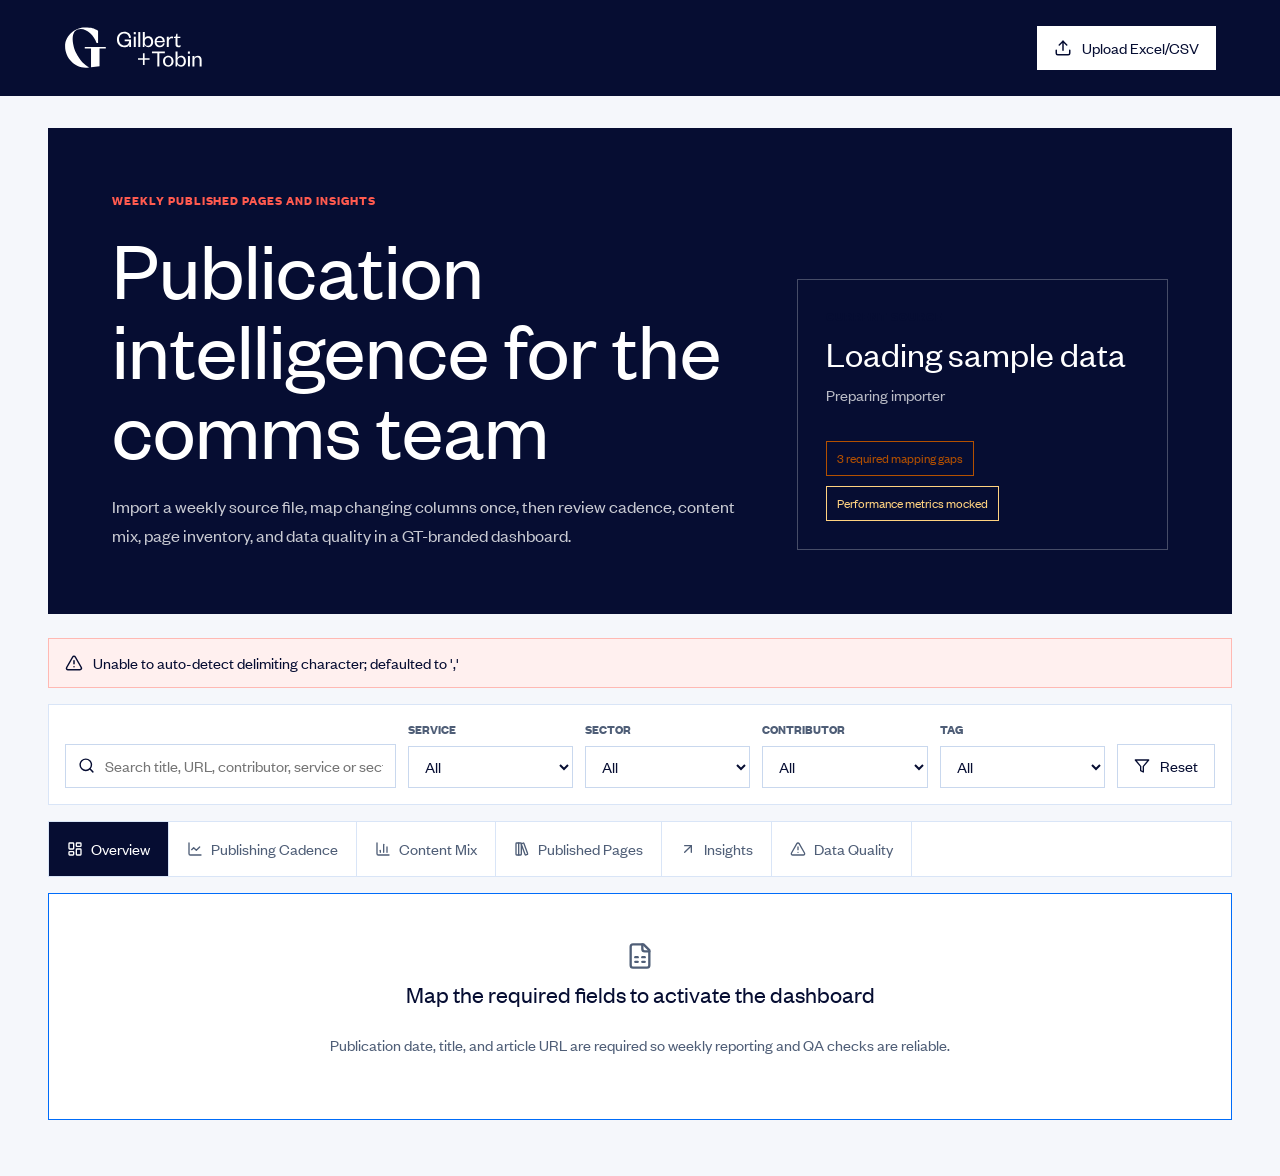
==== index.html @ 159811ce "Add files via upload" ====
<!doctype html>
<html lang="en">
  <head>
    <meta charset="UTF-8" />
    <meta name="viewport" content="width=device-width, initial-scale=1.0" />
    <link rel="icon" type="image/svg+xml" href="./brand/gt-logo-reversed-navy-stacked.svg" />
    <title>GT Published Insights Dashboard</title>
    <script type="module" crossorigin src="./assets/index-DX9WJnBQ.js"></script>
    <link rel="stylesheet" crossorigin href="./assets/index-q15ZsnhR.css">
  </head>
  <body>
    <div id="root"></div>
    <script defer src="./assets/dashboard-source-tip.js"></script>
</body>
</html>
---- assets/index-q15ZsnhR.css ----
@font-face{font-display:swap;font-family:Founders Grotesk;font-style:normal;font-weight:300;src:url(../fonts/founders-grotesk-light.woff2) format("woff2")}@font-face{font-display:swap;font-family:Founders Grotesk;font-style:italic;font-weight:300;src:url(../fonts/founders-grotesk-light-italic.woff2) format("woff2")}@font-face{font-display:swap;font-family:Founders Grotesk;font-style:normal;font-weight:400;src:url(../fonts/founders-grotesk-regular.woff2) format("woff2")}@font-face{font-display:swap;font-family:Founders Grotesk;font-style:italic;font-weight:400;src:url(../fonts/founders-grotesk-regular-italic.woff2) format("woff2")}@font-face{font-display:swap;font-family:Founders Grotesk;font-style:normal;font-weight:500;src:url(../fonts/founders-grotesk-medium.woff2) format("woff2")}@font-face{font-display:swap;font-family:Founders Grotesk;font-style:italic;font-weight:500;src:url(../fonts/founders-grotesk-medium-italic.woff2) format("woff2")}@font-face{font-display:swap;font-family:Founders Grotesk;font-style:normal;font-weight:600;src:url(../fonts/founders-grotesk-semibold.woff2) format("woff2")}@font-face{font-display:swap;font-family:Founders Grotesk;font-style:italic;font-weight:600;src:url(../fonts/founders-grotesk-semibold-italic.woff2) format("woff2")}@font-face{font-display:swap;font-family:Founders Grotesk;font-style:normal;font-weight:700;src:url(../fonts/founders-grotesk-bold.woff2) format("woff2")}@font-face{font-display:swap;font-family:Founders Grotesk;font-style:italic;font-weight:700;src:url(../fonts/founders-grotesk-bold-italic.woff2) format("woff2")}:root{color:#060d32;background:#f5f7fb;font-family:Founders Grotesk,Aptos,Segoe UI,system-ui,-apple-system,BlinkMacSystemFont,sans-serif;font-synthesis:none;text-rendering:optimizeLegibility}*{box-sizing:border-box}body{margin:0;min-width:320px}button,input,select{font:inherit}button{cursor:pointer}a{color:inherit}.app-shell{min-height:100vh}.topbar{align-items:center;background:#060d32;color:#fff;display:flex;justify-content:space-between;min-height:96px;padding:24px clamp(20px,5vw,80px)}.brand-logo{display:block;height:auto;width:clamp(118px,11vw,156px)}.topbar-actions{align-items:center;display:flex;gap:16px}.upload-button,.ghost-button{align-items:center;border:1px solid rgba(255,255,255,.45);display:inline-flex;gap:10px;min-height:44px;padding:0 16px}.upload-button{background:#fff;color:#060d32;position:relative}.upload-button input{top:0;right:0;bottom:0;left:0;opacity:0;position:absolute}main{margin:0 auto;max-width:1480px;padding:32px clamp(18px,4vw,48px) 56px}.hero-panel{background:#060d32;color:#fff;display:grid;gap:36px;grid-template-columns:minmax(0,1.4fr) minmax(320px,.8fr);margin-bottom:24px;padding:clamp(28px,5vw,64px)}.hero-copy h1{font-size:clamp(42px,7vw,84px);font-weight:400;letter-spacing:0;line-height:.95;margin:0 0 24px;max-width:850px}.hero-copy p:not(.eyebrow){color:#ffffffc7;font-size:18px;line-height:1.6;margin:0;max-width:680px}.eyebrow,.card-label,.tag,.card-heading p,.kpi-card p{font-size:12px;font-weight:700;letter-spacing:.08em;margin:0;text-transform:uppercase}.eyebrow{color:#ff5a4f;margin-bottom:20px}.eyebrow.dark,.card-heading p,.card-label,.tag{color:#060d32}.source-card{align-self:end;border:1px solid rgba(255,255,255,.26);display:flex;flex-direction:column;gap:36px;justify-content:space-between;min-height:260px;padding:28px}.source-card h2{font-size:clamp(24px,3vw,36px);font-weight:400;line-height:1.05;margin:10px 0 12px}.source-card p:not(.card-label){color:#ffffffb8;margin:0}.status-stack{display:flex;flex-wrap:wrap;gap:10px}.status-pill{border:1px solid currentColor;display:inline-flex;font-size:13px;padding:8px 10px}.status-pill.ok{color:#7ff0bd}.status-pill.warn,.issue-count.warn{color:#b35000}.status-pill.mock{color:#ffd280}.notice{align-items:center;display:flex;gap:10px;margin-bottom:16px;padding:14px 16px}.notice.error{background:#fff0ef;border:1px solid #ffb9b3}.mapping-panel,.filter-panel,.tabs{background:#fff;border:1px solid #d9e5f7;margin-bottom:16px}.mapping-summary{align-items:center;background:transparent;border:0;color:#060d32;display:flex;gap:14px;justify-content:space-between;padding:18px 20px;text-align:left;width:100%}.mapping-summary span:nth-child(2){display:flex;flex:1;flex-direction:column;gap:4px}.mapping-summary small{color:#68748b}.mapping-toggle{color:#006cf9;font-weight:700}.mapping-grid{border-top:1px solid #d9e5f7;display:grid;gap:14px;grid-template-columns:repeat(3,minmax(0,1fr));padding:20px}.mapping-grid label,.select-filter,.inline-control{display:flex;flex-direction:column;gap:8px}.mapping-grid span,.select-filter span,.inline-control{color:#4f5e77;font-size:12px;font-weight:700;text-transform:uppercase}.mapping-grid b{background:#fff2d8;color:#7a4b00;display:inline-flex;font-size:10px;margin-left:8px;padding:3px 5px}select,input{background:#fff;border:1px solid #c9d8ee;color:#060d32;min-height:42px;padding:0 12px}.filter-panel{align-items:end;display:grid;gap:12px;grid-template-columns:minmax(260px,2fr) repeat(4,minmax(150px,1fr)) auto;padding:16px}.search-box{align-items:center;border:1px solid #c9d8ee;display:flex;gap:10px;min-height:42px;padding:0 12px}.search-box input{border:0;flex:1;min-width:0;padding:0}.ghost-button{background:#fff;border-color:#c9d8ee;color:#060d32;justify-content:center}.tabs{display:flex;gap:0;overflow-x:auto}.tab{align-items:center;background:transparent;border:0;border-right:1px solid #d9e5f7;color:#4f5e77;display:inline-flex;gap:8px;min-height:54px;padding:0 18px;white-space:nowrap}.tab.active{background:#060d32;color:#fff}.tab-page{display:flex;flex-direction:column;gap:20px}.two-column{display:grid;grid-template-columns:repeat(2,minmax(0,1fr))}.kpi-band,.quality-summary{background:#060d32;color:#fff;display:grid;gap:24px;grid-template-columns:repeat(5,minmax(0,1fr));padding:30px}.quality-summary{grid-column:1 / -1;grid-template-columns:repeat(3,minmax(0,1fr))}.kpi-card{display:flex;gap:16px;min-width:0}.kpi-divider{background:#ff5a4f;flex:0 0 3px;min-height:100%}.kpi-card strong{display:block;font-size:clamp(32px,4vw,54px);font-weight:400;line-height:.95;margin:12px 0 8px}.kpi-card span,.kpi-card em{color:#ffffffb8;display:block;font-size:13px;font-style:normal}.kpi-card em{color:#ffd280;margin-top:6px;text-transform:uppercase}.overview-grid,.stacked-panels{display:grid;gap:20px}.overview-grid{grid-template-columns:minmax(0,1.6fr) minmax(320px,.8fr)}.chart-card,.rank-list,.leader-card,.insight-card,.empty-state{background:#fff;border:1px solid #006cf9;padding:24px}.card-heading{margin-bottom:18px}.card-heading h2,.section-header h2,.rank-list h3,.leader-card h3,.insight-card h3{font-size:28px;font-weight:400;line-height:1.1;margin:8px 0 0}.rank-list h3{margin-bottom:18px}.rank-row,.bar-row{align-items:center;border-top:1px solid #e4ecf8;display:grid;gap:14px;grid-template-columns:minmax(0,1fr) auto;min-height:42px}.rank-row span,.bar-row span{overflow:hidden;text-overflow:ellipsis;white-space:nowrap}.horizontal-bars{display:flex;flex-direction:column;gap:12px}.bar-row{border:0;grid-template-columns:minmax(120px,.9fr) minmax(120px,1.4fr) 44px}.bar-row div{background:#e7eef9;height:10px}.bar-row i{background:#006cf9;display:block;height:100%}.leader-card h3,.insight-card h3{font-size:24px;margin-bottom:24px}.leader-card span,.muted,.insight-meta{color:#68748b}.section-header{align-items:end;display:flex;justify-content:space-between;margin-top:4px}.table-wrap{background:#fff;border:1px solid #d9e5f7;overflow:auto}table{border-collapse:collapse;min-width:1100px;width:100%}th,td{border-bottom:1px solid #e4ecf8;padding:14px 16px;text-align:left;vertical-align:top}th{background:#f7faff;color:#4f5e77;font-size:12px;letter-spacing:.06em;text-transform:uppercase}td{font-size:14px;line-height:1.4}td:first-child{font-weight:650;max-width:360px}.admin-link{color:#006cf9;display:inline-block;font-size:12px;margin-left:8px;text-transform:uppercase}.issue-count{border:1px solid currentColor;display:inline-flex;min-width:34px;padding:4px 7px}.issue-count.ok{color:#087a4d}.insight-sections{gap:34px}.article-rail{display:grid;gap:18px;grid-template-columns:repeat(4,minmax(0,1fr))}.insight-card{display:flex;flex-direction:column;min-height:330px}.tag:before{color:#006cf9;content:"▪";margin-right:8px}.insight-meta{align-items:center;display:flex;flex-wrap:wrap;gap:8px;margin-top:auto}.insight-card a{align-items:center;color:#006cf9;display:inline-flex;gap:6px;margin-top:22px;text-decoration:none}.empty-state{align-items:center;color:#4f5e77;display:flex;flex-direction:column;gap:10px;padding:48px;text-align:center}.empty-state h2{color:#060d32;font-weight:400;margin:0}@media(max-width:1120px){.hero-panel,.overview-grid,.two-column{grid-template-columns:1fr}.filter-panel{grid-template-columns:repeat(2,minmax(0,1fr))}.search-box{grid-column:1 / -1}.kpi-band,.quality-summary,.article-rail{grid-template-columns:repeat(2,minmax(0,1fr))}}@media(max-width:700px){.topbar,.section-header{align-items:stretch;flex-direction:column;gap:18px}main{padding-inline:12px}.hero-panel{padding:28px 20px}.filter-panel,.mapping-grid,.kpi-band,.quality-summary,.article-rail{grid-template-columns:1fr}.tab{padding:0 14px}.chart-card,.rank-list,.leader-card,.insight-card{padding:18px}}
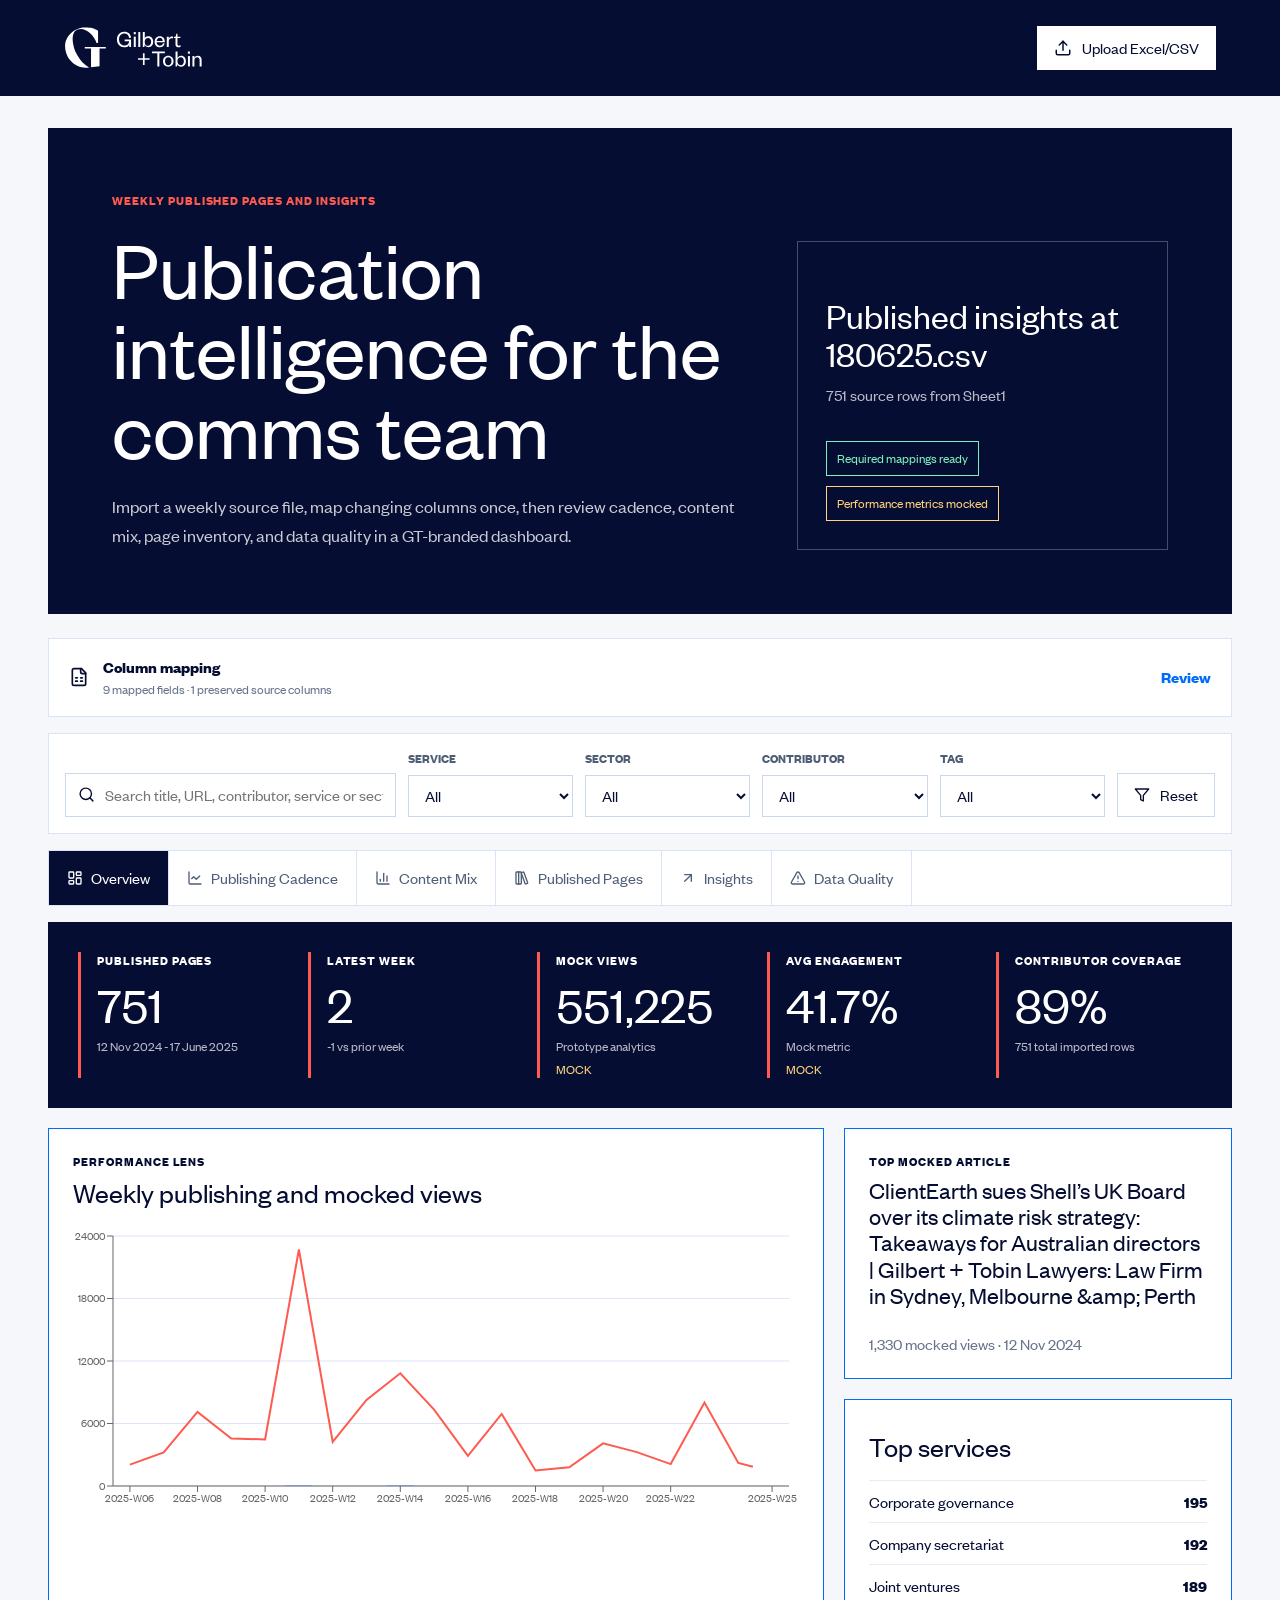
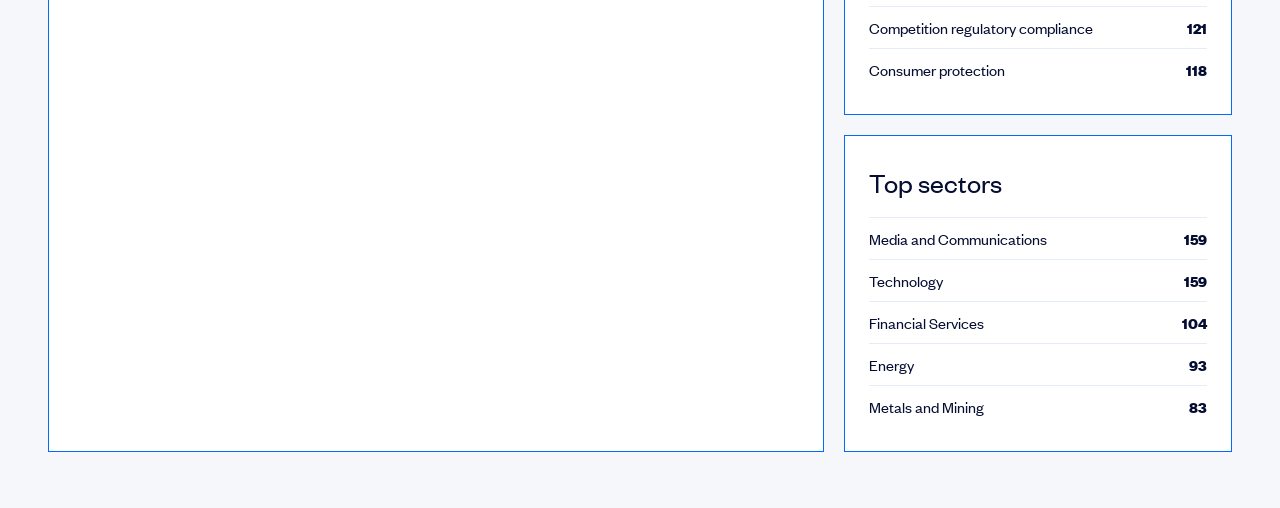
==== commit 6aec9ea4: "Add files via upload" ====
--- a/index.html
+++ b/index.html
@@ -10,6 +10,5 @@
   </head>
   <body>
     <div id="root"></div>
-    <script defer src="./assets/dashboard-source-tip.js"></script>
-</body>
+  </body>
 </html>
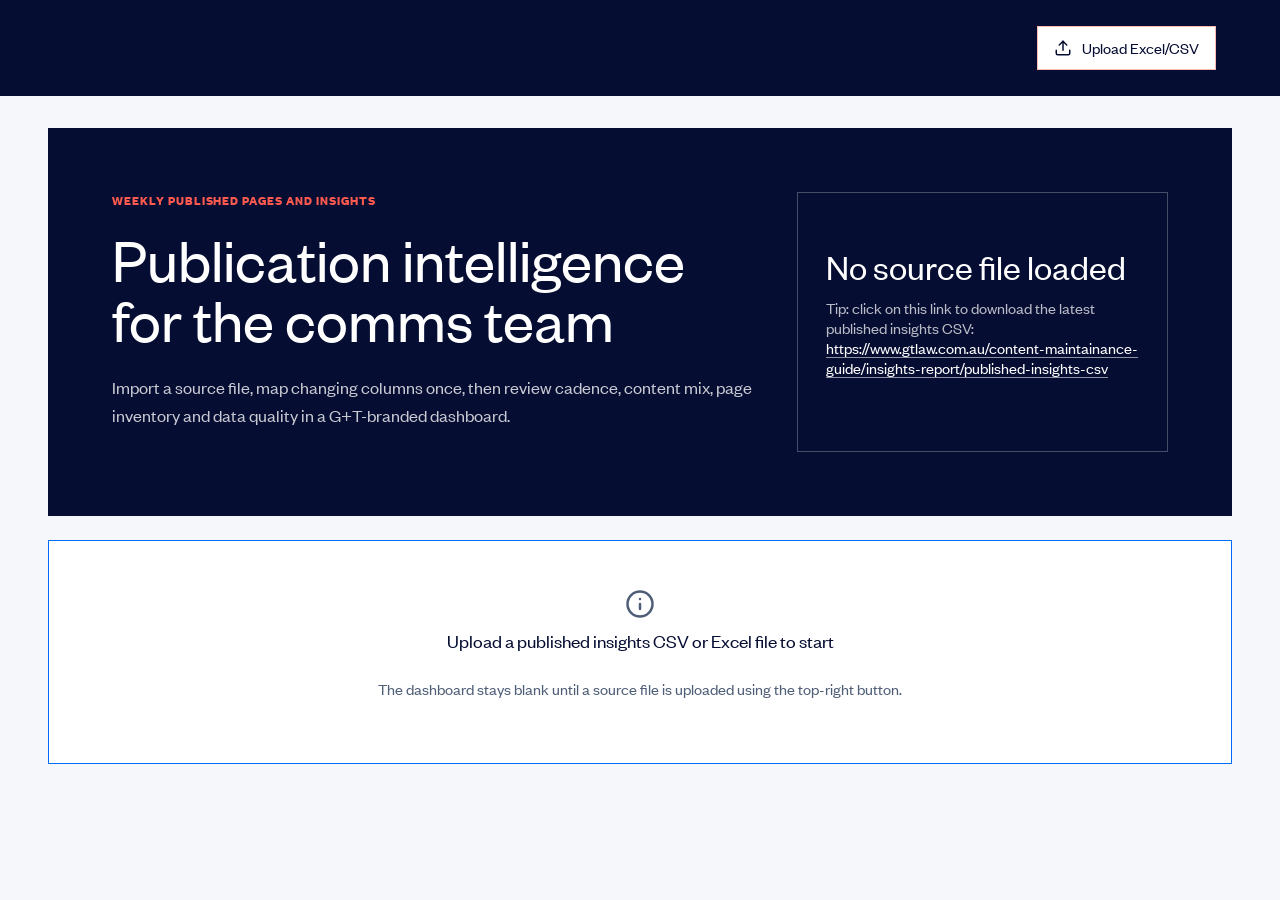
==== commit 55009bc1: "Add files via upload" ====
--- a/index.html
+++ b/index.html
@@ -5,8 +5,8 @@
     <meta name="viewport" content="width=device-width, initial-scale=1.0" />
     <link rel="icon" type="image/svg+xml" href="./brand/gt-logo-reversed-navy-stacked.svg" />
     <title>GT Published Insights Dashboard</title>
-    <script type="module" crossorigin src="./assets/index-DX9WJnBQ.js"></script>
-    <link rel="stylesheet" crossorigin href="./assets/index-q15ZsnhR.css">
+    <script type="module" crossorigin src="./assets/index-CwsfmzKE.js"></script>
+    <link rel="stylesheet" crossorigin href="./assets/index-C_p5KoVW.css">
   </head>
   <body>
     <div id="root"></div>
--- a/assets/index-C_p5KoVW.css
+++ b/assets/index-C_p5KoVW.css
@@ -0,0 +1 @@
+@font-face{font-display:swap;font-family:Founders Grotesk;font-style:normal;font-weight:300;src:url(../fonts/founders-grotesk-light.woff2) format("woff2")}@font-face{font-display:swap;font-family:Founders Grotesk;font-style:italic;font-weight:300;src:url(../fonts/founders-grotesk-light-italic.woff2) format("woff2")}@font-face{font-display:swap;font-family:Founders Grotesk;font-style:normal;font-weight:400;src:url(../fonts/founders-grotesk-regular.woff2) format("woff2")}@font-face{font-display:swap;font-family:Founders Grotesk;font-style:italic;font-weight:400;src:url(../fonts/founders-grotesk-regular-italic.woff2) format("woff2")}@font-face{font-display:swap;font-family:Founders Grotesk;font-style:normal;font-weight:500;src:url(../fonts/founders-grotesk-medium.woff2) format("woff2")}@font-face{font-display:swap;font-family:Founders Grotesk;font-style:italic;font-weight:500;src:url(../fonts/founders-grotesk-medium-italic.woff2) format("woff2")}@font-face{font-display:swap;font-family:Founders Grotesk;font-style:normal;font-weight:600;src:url(../fonts/founders-grotesk-semibold.woff2) format("woff2")}@font-face{font-display:swap;font-family:Founders Grotesk;font-style:italic;font-weight:600;src:url(../fonts/founders-grotesk-semibold-italic.woff2) format("woff2")}@font-face{font-display:swap;font-family:Founders Grotesk;font-style:normal;font-weight:700;src:url(../fonts/founders-grotesk-bold.woff2) format("woff2")}@font-face{font-display:swap;font-family:Founders Grotesk;font-style:italic;font-weight:700;src:url(../fonts/founders-grotesk-bold-italic.woff2) format("woff2")}:root{color:#060d32;background:#f5f7fb;font-family:Founders Grotesk,Aptos,Segoe UI,system-ui,-apple-system,BlinkMacSystemFont,sans-serif;font-synthesis:none;text-rendering:optimizeLegibility}*{box-sizing:border-box}body{margin:0;min-width:320px;font-family:inherit;font-weight:400}button,input,select{font:inherit}button{cursor:pointer}a{color:inherit}.app-shell{min-height:100vh}.topbar{align-items:center;background:#060d32;color:#fff;display:flex;justify-content:flex-end;min-height:96px;padding:24px clamp(20px,5vw,80px)}.topbar-actions{align-items:center;display:flex;gap:clamp(20px,3vw,40px);justify-content:flex-end;width:100%}.upload-button,.ghost-button{align-items:center;border:1px solid rgba(255,255,255,.45);display:inline-flex;gap:10px;min-height:44px;padding:0 16px}.upload-button{background:#fff;border-color:#f5635873;color:#060d32;position:relative;transition:background-color .16s ease,color .16s ease}.upload-button:hover{background-color:#f563581a;color:#fff}.upload-button input{top:0;right:0;bottom:0;left:0;opacity:0;position:absolute}main{margin:0 auto;max-width:1480px;padding:32px clamp(18px,4vw,48px) 56px}.hero-panel{background:#060d32;color:#fff;display:grid;gap:36px;grid-template-columns:minmax(0,1.4fr) minmax(320px,.8fr);margin-bottom:24px;padding:clamp(28px,5vw,64px)}.hero-copy h1{font-size:clamp(32px,5.25vw,63px);font-weight:400;letter-spacing:0;line-height:.95;margin:0 0 24px;max-width:850px}.hero-copy p:not(.eyebrow){color:#ffffffc7;font-size:18px;line-height:1.6;margin:0;max-width:680px}.eyebrow,.card-label,.tag,.card-heading p,.kpi-card p{font-size:12px;font-weight:700;letter-spacing:.08em;margin:0;text-transform:uppercase}.eyebrow{color:#ff5a4f;margin-bottom:20px}.eyebrow.dark,.card-heading p,.card-label,.tag{color:#060d32}.source-card{align-self:end;border:1px solid rgba(255,255,255,.26);display:flex;flex-direction:column;gap:36px;justify-content:space-between;min-height:260px;padding:28px}.source-card h2{font-size:clamp(24px,3vw,36px);font-weight:400;line-height:1.05;margin:10px 0 12px}.source-card p:not(.card-label){color:#ffffffb8;margin:0}.source-card a{color:#fff;text-decoration-color:#ffffff8c;text-underline-offset:3px}.status-stack{display:flex;flex-wrap:wrap;gap:10px}.status-pill{border:1px solid currentColor;display:inline-flex;font-size:13px;padding:8px 10px}.status-pill.ok{color:#7ff0bd}.status-pill.warn,.issue-count.warn{color:#b35000}.notice{align-items:center;display:flex;gap:10px;margin-bottom:16px;padding:14px 16px}.notice.error{background:#fff0ef;border:1px solid #ffb9b3}.mapping-panel,.filter-panel,.tabs{background:#fff;border:1px solid #d9e5f7;margin-bottom:16px}.mapping-summary{align-items:center;background:transparent;border:0;color:#060d32;display:flex;gap:14px;justify-content:space-between;padding:18px 20px;text-align:left;width:100%}.mapping-summary span:nth-child(2){display:flex;flex:1;flex-direction:column;gap:4px}.mapping-summary small{color:#68748b}.mapping-toggle{color:#006cf9;font-weight:700}.mapping-grid{border-top:1px solid #d9e5f7;display:grid;gap:14px;grid-template-columns:repeat(3,minmax(0,1fr));padding:20px}.mapping-grid label,.select-filter,.inline-control{display:flex;flex-direction:column;gap:8px}.mapping-grid span,.select-filter span,.inline-control{color:#4f5e77;font-size:12px;font-weight:700;text-transform:uppercase}.mapping-grid b{background:#fff2d8;color:#7a4b00;display:inline-flex;font-size:10px;margin-left:8px;padding:3px 5px}select,input{background:#fff;border:1px solid #c9d8ee;color:#060d32;min-height:42px;padding:0 12px}.filter-panel{align-items:end;display:grid;gap:12px;grid-template-columns:minmax(240px,2fr) repeat(4,minmax(120px,1fr)) auto;padding:16px}.search-box{align-items:center;border:1px solid #c9d8ee;display:flex;gap:10px;min-height:42px;padding:0 12px}.search-box input{border:0;flex:1;min-width:0;padding:0}.ghost-button{background:#fff;border-color:#c9d8ee;color:#060d32;justify-content:center}.tabs{display:flex;gap:0;overflow-x:auto}.tab{align-items:center;background:transparent;border:0;border-right:1px solid #d9e5f7;color:#4f5e77;display:inline-flex;gap:8px;min-height:54px;padding:0 18px;white-space:nowrap}.tab.active{background:#060d32;color:#fff}.tab-page{display:flex;flex-direction:column;gap:20px}.two-column{display:grid;grid-template-columns:repeat(2,minmax(0,1fr))}.content-mix-roles{grid-column:1 / -1}.kpi-band,.quality-summary{background:#060d32;color:#fff;display:grid;gap:24px;grid-template-columns:repeat(3,minmax(0,1fr));padding:30px}.quality-summary{grid-column:1 / -1;grid-template-columns:repeat(3,minmax(0,1fr))}.kpi-card{display:flex;gap:16px;min-width:0}.kpi-divider{background:#ff5a4f;flex:0 0 3px;min-height:100%}.kpi-card strong{display:block;font-size:clamp(32px,4vw,54px);font-weight:400;line-height:.95;margin:12px 0 8px}.kpi-card span{color:#ffffffb8;display:block;font-size:13px;font-style:normal}.overview-grid,.stacked-panels{display:grid;gap:20px}.overview-grid{grid-template-columns:minmax(0,1.6fr) minmax(320px,.8fr)}.chart-card,.rank-list,.leader-card,.insight-card,.empty-state{background:#fff;border:1px solid #006cf9;padding:24px}.card-heading{margin-bottom:18px}.card-heading h2,.section-header h2,.rank-list h3,.leader-card h3,.insight-card h3{font-size:28px;font-weight:400;line-height:1.1;margin:8px 0 0}.rank-list h3{margin-bottom:18px}.rank-row,.bar-row{align-items:center;border-top:1px solid #e4ecf8;display:grid;gap:14px;grid-template-columns:minmax(0,1fr) auto;min-height:42px}.rank-row span,.bar-row span{overflow:hidden;text-overflow:ellipsis;white-space:nowrap}.horizontal-bars{display:flex;flex-direction:column;gap:12px}.bar-row{border:0;grid-template-columns:minmax(120px,.9fr) minmax(120px,1.4fr) 44px}.bar-row div{background:#e7eef9;height:10px}.bar-row i{background:#006cf9;display:block;height:100%}.horizontal-bars.navy .bar-row i{background:#060d32}.leader-card h3,.insight-card h3{font-size:24px;margin-bottom:24px}.leader-card span,.muted,.insight-meta{color:#68748b}.section-header{align-items:end;display:flex;justify-content:space-between;margin-top:4px}.table-wrap{background:#fff;border:1px solid #d9e5f7;overflow:auto}.quality-table{grid-column:1 / -1}.quality-table th:first-child{width:65%}table{border-collapse:collapse;min-width:1100px;width:100%}th,td{border-bottom:1px solid #e4ecf8;padding:14px 16px;text-align:left;vertical-align:top}th{background:#f7faff;color:#4f5e77;font-size:12px;letter-spacing:.06em;text-transform:uppercase}td{font-size:14px;line-height:1.4}td:first-child{font-weight:600;max-width:360px}.admin-link{color:#006cf9;display:inline-block;font-size:12px;margin-left:8px;text-transform:uppercase}.issue-count{border:1px solid currentColor;display:inline-flex;min-width:34px;padding:4px 7px}.issue-count.ok{color:#087a4d}.insight-sections{gap:34px}.insight-sections .section-header h2{margin-bottom:21px}.article-rail{display:grid;gap:18px;grid-template-columns:repeat(4,minmax(0,1fr))}.insight-card{display:flex;flex-direction:column;min-height:330px}.tag:before{color:#006cf9;content:"▪";margin-right:8px}.insight-meta{align-items:center;display:flex;flex-wrap:wrap;gap:8px;margin-top:auto}.insight-card a{align-items:center;color:#006cf9;display:inline-flex;gap:6px;margin-top:22px;text-decoration:none}.empty-state{align-items:center;color:#4f5e77;display:flex;flex-direction:column;gap:10px;padding:48px;text-align:center}.empty-state h2{color:#060d32;font-weight:400;margin:0}.empty-state.upload-first h2{font-size:19px}@media(max-width:1120px){.hero-panel,.overview-grid,.two-column{grid-template-columns:1fr}.filter-panel{grid-template-columns:repeat(2,minmax(0,1fr))}.search-box{grid-column:1 / -1}.kpi-band,.quality-summary,.article-rail{grid-template-columns:repeat(2,minmax(0,1fr))}}@media(max-width:700px){.topbar,.section-header{align-items:stretch;flex-direction:column;gap:18px}.topbar-actions{justify-content:flex-end;width:100%}main{padding-inline:12px}.hero-panel{padding:28px 20px}.filter-panel,.mapping-grid,.kpi-band,.quality-summary,.article-rail{grid-template-columns:1fr}.tab{padding:0 14px}.chart-card,.rank-list,.leader-card,.insight-card{padding:18px}}
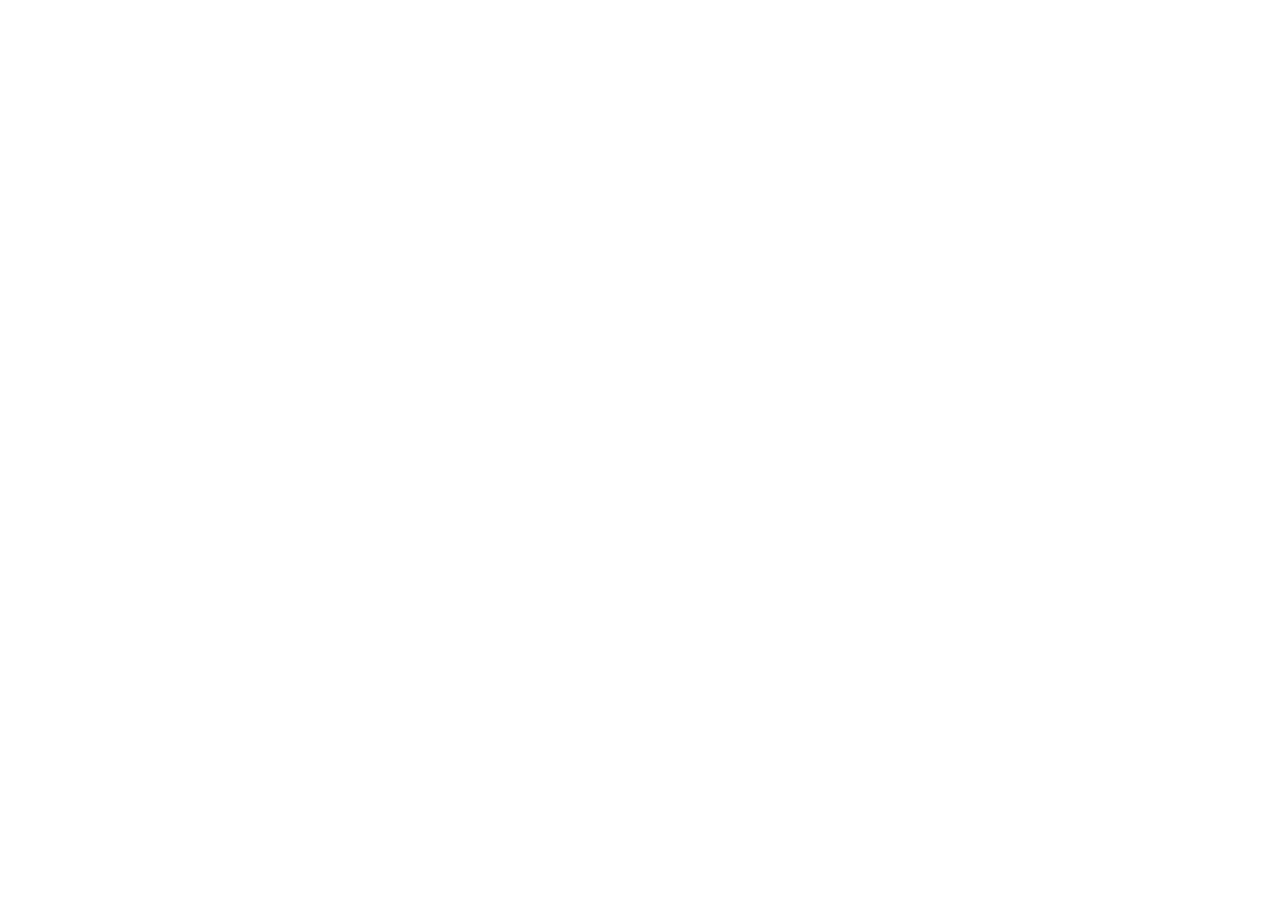
==== commit ef6aa356: "Add files via upload" ====
--- a/index.html
+++ b/index.html
@@ -5,8 +5,8 @@
     <meta name="viewport" content="width=device-width, initial-scale=1.0" />
     <link rel="icon" type="image/svg+xml" href="./brand/gt-logo-reversed-navy-stacked.svg" />
     <title>GT Published Insights Dashboard</title>
-    <script type="module" crossorigin src="./assets/index-CwsfmzKE.js"></script>
-    <link rel="stylesheet" crossorigin href="./assets/index-C_p5KoVW.css">
+    <script type="module" crossorigin src="./assets/index-iljr9KbW.js"></script>
+    <link rel="stylesheet" crossorigin href="./assets/index-Bm2j9V8F.css">
   </head>
   <body>
     <div id="root"></div>
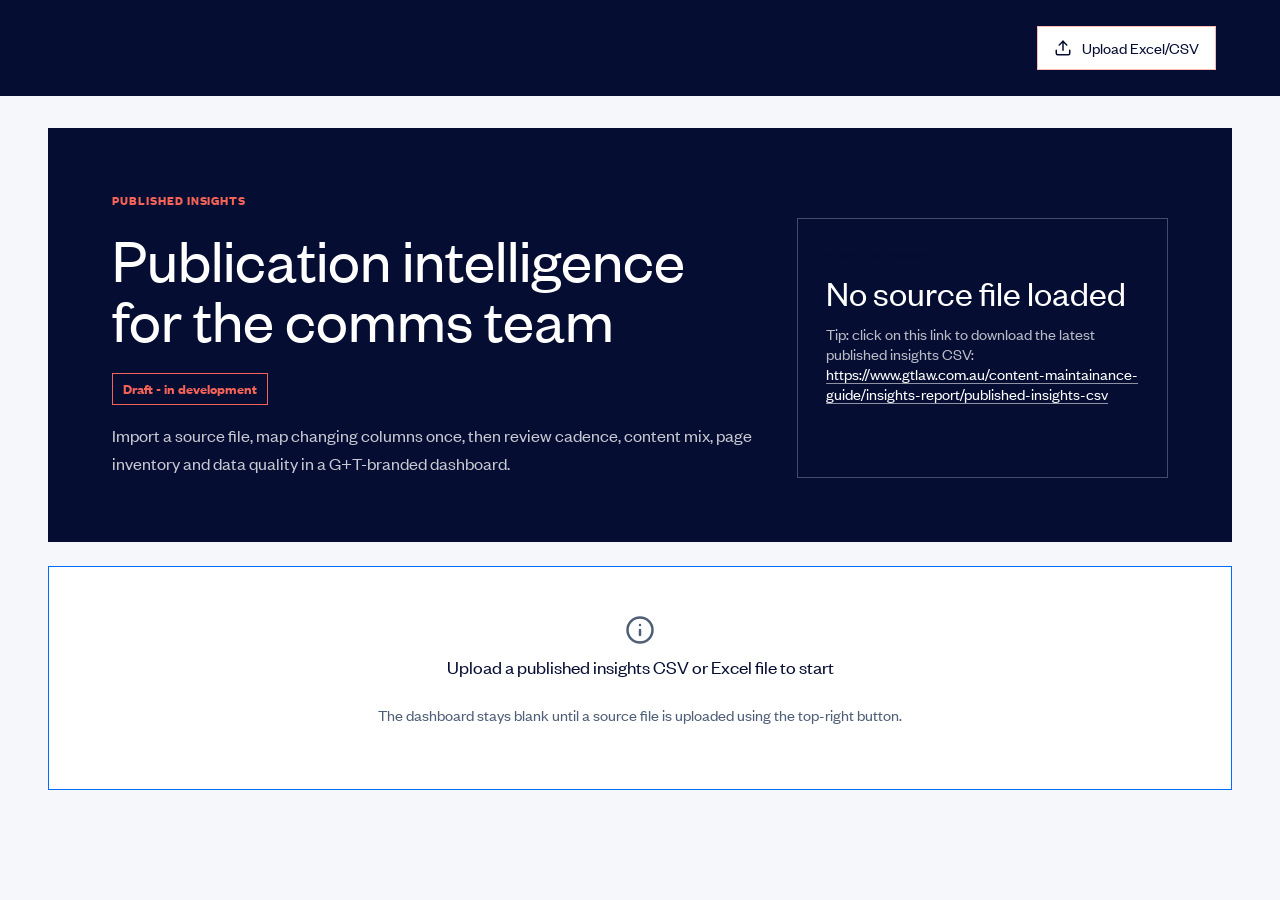
==== commit 545ee9aa: "Add files via upload" ====
--- a/index.html
+++ b/index.html
@@ -5,8 +5,8 @@
     <meta name="viewport" content="width=device-width, initial-scale=1.0" />
     <link rel="icon" type="image/svg+xml" href="./brand/gt-logo-reversed-navy-stacked.svg" />
     <title>GT Published Insights Dashboard</title>
-    <script type="module" crossorigin src="./assets/index-iljr9KbW.js"></script>
-    <link rel="stylesheet" crossorigin href="./assets/index-Bm2j9V8F.css">
+    <script type="module" crossorigin src="./assets/index-Z8boqO3h.js"></script>
+    <link rel="stylesheet" crossorigin href="./assets/index-DGWzOgRv.css">
   </head>
   <body>
     <div id="root"></div>
--- a/assets/index-DGWzOgRv.css
+++ b/assets/index-DGWzOgRv.css
@@ -0,0 +1 @@
+@font-face{font-display:swap;font-family:Founders Grotesk;font-style:normal;font-weight:300;src:url(../fonts/founders-grotesk-light.woff2) format("woff2")}@font-face{font-display:swap;font-family:Founders Grotesk;font-style:italic;font-weight:300;src:url(../fonts/founders-grotesk-light-italic.woff2) format("woff2")}@font-face{font-display:swap;font-family:Founders Grotesk;font-style:normal;font-weight:400;src:url(../fonts/founders-grotesk-regular.woff2) format("woff2")}@font-face{font-display:swap;font-family:Founders Grotesk;font-style:italic;font-weight:400;src:url(../fonts/founders-grotesk-regular-italic.woff2) format("woff2")}@font-face{font-display:swap;font-family:Founders Grotesk;font-style:normal;font-weight:500;src:url(../fonts/founders-grotesk-medium.woff2) format("woff2")}@font-face{font-display:swap;font-family:Founders Grotesk;font-style:italic;font-weight:500;src:url(../fonts/founders-grotesk-medium-italic.woff2) format("woff2")}@font-face{font-display:swap;font-family:Founders Grotesk;font-style:normal;font-weight:600;src:url(../fonts/founders-grotesk-semibold.woff2) format("woff2")}@font-face{font-display:swap;font-family:Founders Grotesk;font-style:italic;font-weight:600;src:url(../fonts/founders-grotesk-semibold-italic.woff2) format("woff2")}@font-face{font-display:swap;font-family:Founders Grotesk;font-style:normal;font-weight:700;src:url(../fonts/founders-grotesk-bold.woff2) format("woff2")}@font-face{font-display:swap;font-family:Founders Grotesk;font-style:italic;font-weight:700;src:url(../fonts/founders-grotesk-bold-italic.woff2) format("woff2")}:root{color:#060d32;background:#f5f7fb;font-family:Founders Grotesk,Aptos,Segoe UI,system-ui,-apple-system,BlinkMacSystemFont,sans-serif;font-synthesis:none;text-rendering:optimizeLegibility}*{box-sizing:border-box}body{margin:0;min-width:320px;font-family:inherit;font-weight:400}button,input,select{font:inherit}button{cursor:pointer}a{color:inherit}.app-shell{min-height:100vh}.topbar{align-items:center;background:#060d32;color:#fff;display:flex;justify-content:flex-end;min-height:96px;padding:24px clamp(20px,5vw,80px)}.topbar-actions{align-items:center;display:flex;gap:clamp(20px,3vw,40px);justify-content:flex-end;width:100%}.upload-button,.ghost-button{align-items:center;border:1px solid rgba(255,255,255,.45);display:inline-flex;gap:10px;min-height:44px;padding:0 16px}.upload-button{background:#fff;border-color:#f5635873;color:#060d32;position:relative;transition:background-color .16s ease,color .16s ease}.upload-button:hover{background-color:#f563581a;color:#fff}.upload-button input{top:0;right:0;bottom:0;left:0;opacity:0;position:absolute}main{margin:0 auto;max-width:1480px;padding:32px clamp(18px,4vw,48px) 56px}.hero-panel{background:#060d32;color:#fff;display:grid;gap:36px;grid-template-columns:minmax(0,1.4fr) minmax(320px,.8fr);margin-bottom:24px;padding:clamp(28px,5vw,64px)}.hero-copy h1{font-size:clamp(32px,5.25vw,63px);font-weight:400;letter-spacing:0;line-height:.95;margin:0 0 24px;max-width:850px}.hero-copy p:not(.eyebrow){color:#ffffffc7;font-size:18px;line-height:1.6;margin:0;max-width:680px}.eyebrow,.card-label,.tag,.card-heading p,.kpi-card p{font-size:12px;font-weight:700;letter-spacing:.08em;margin:0;text-transform:uppercase}.eyebrow{color:#ff5a4f;margin-bottom:20px}.hero-eyebrow{color:#f56358}.draft-tag{display:inline-block;color:#f56358;border:1px solid currentColor;padding:6px 10px;margin-bottom:16px;font-size:14px;font-weight:600}.eyebrow.dark,.card-heading p,.card-label,.tag{color:#060d32}.source-card{align-self:end;border:1px solid rgba(255,255,255,.26);display:flex;flex-direction:column;gap:36px;justify-content:space-between;min-height:260px;padding:28px}.source-card h2{font-size:clamp(24px,3vw,36px);font-weight:400;line-height:1.05;margin:10px 0 12px}.source-card p:not(.card-label){color:#ffffffb8;margin:0}.source-card a{color:#fff;text-decoration-color:#ffffff8c;text-underline-offset:3px}.status-stack{display:flex;flex-wrap:wrap;gap:10px}.status-pill{border:1px solid currentColor;display:inline-flex;font-size:13px;padding:8px 10px}.status-pill.ok{color:#7ff0bd}.status-pill.warn,.issue-count.warn{color:#b35000}.notice{align-items:center;display:flex;gap:10px;margin-bottom:16px;padding:14px 16px}.notice.error{background:#fff0ef;border:1px solid #ffb9b3}.mapping-panel,.filter-panel,.tabs{background:#fff;border:1px solid #d9e5f7;margin-bottom:16px}.mapping-summary{align-items:center;background:transparent;border:0;color:#060d32;display:flex;gap:14px;justify-content:space-between;padding:18px 20px;text-align:left;width:100%}.mapping-summary span:nth-child(2){display:flex;flex:1;flex-direction:column;gap:4px}.mapping-summary small{color:#68748b}.mapping-toggle{color:#006cf9;font-weight:700}.mapping-grid{border-top:1px solid #d9e5f7;display:grid;gap:14px;grid-template-columns:repeat(3,minmax(0,1fr));padding:20px}.mapping-grid label,.select-filter,.inline-control{display:flex;flex-direction:column;gap:8px}.mapping-grid span,.select-filter span,.inline-control{color:#4f5e77;font-size:12px;font-weight:700;text-transform:uppercase}.mapping-grid b{background:#fff2d8;color:#7a4b00;display:inline-flex;font-size:10px;margin-left:8px;padding:3px 5px}select,input{background:#fff;border:1px solid #c9d8ee;color:#060d32;min-height:42px;padding:0 12px}.filter-panel{align-items:end;display:grid;gap:12px;grid-template-columns:minmax(240px,2fr) repeat(4,minmax(120px,1fr)) auto;padding:16px}.search-box{align-items:center;border:1px solid #c9d8ee;display:flex;gap:10px;min-height:42px;padding:0 12px}.search-box input{border:0;flex:1;min-width:0;padding:0}.ghost-button{background:#fff;border-color:#c9d8ee;color:#060d32;justify-content:center}.tabs{display:flex;gap:0;overflow-x:auto}.tab{align-items:center;background:transparent;border:0;border-right:1px solid #d9e5f7;color:#4f5e77;display:inline-flex;gap:8px;min-height:54px;padding:0 18px;white-space:nowrap}.tab.active{background:#060d32;color:#fff}.tab-page{display:flex;flex-direction:column;gap:20px}.two-column{display:grid;grid-template-columns:repeat(2,minmax(0,1fr))}.content-mix-roles{grid-column:1 / -1}.kpi-band,.quality-summary{background:#060d32;color:#fff;display:grid;gap:24px;grid-template-columns:repeat(3,minmax(0,1fr));padding:30px}.quality-summary{grid-column:1 / -1;grid-template-columns:repeat(3,minmax(0,1fr))}.kpi-card{display:flex;gap:16px;min-width:0}.kpi-divider{background:#ff5a4f;flex:0 0 3px;min-height:100%}.kpi-card strong{display:block;font-size:clamp(32px,4vw,54px);font-weight:400;line-height:.95;margin:12px 0 8px}.kpi-card span{color:#ffffffb8;display:block;font-size:13px;font-style:normal}.overview-grid,.stacked-panels{display:grid;gap:20px}.overview-grid{grid-template-columns:minmax(0,1.6fr) minmax(320px,.8fr)}.chart-card,.rank-list,.leader-card,.insight-card,.empty-state{background:#fff;border:1px solid #006cf9;padding:24px}.card-heading{margin-bottom:18px}.card-heading h2,.section-header h2,.rank-list h3,.leader-card h3,.insight-card h3{font-size:28px;font-weight:400;line-height:1.1;margin:8px 0 0}.rank-list h3{margin-bottom:18px}.rank-row,.bar-row{align-items:center;border-top:1px solid #e4ecf8;display:grid;gap:14px;grid-template-columns:minmax(0,1fr) auto;min-height:42px}.rank-row span,.bar-row span{overflow:hidden;text-overflow:ellipsis;white-space:nowrap}.horizontal-bars{display:flex;flex-direction:column;gap:12px}.bar-row{border:0;grid-template-columns:minmax(120px,.9fr) minmax(120px,1.4fr) 44px}.bar-row div{background:#e7eef9;height:10px}.bar-row i{background:#006cf9;display:block;height:100%}.horizontal-bars.navy .bar-row i{background:#060d32}.leader-card h3,.insight-card h3{font-size:24px;margin-bottom:24px}.leader-card span,.muted,.insight-meta{color:#68748b}.section-header{align-items:end;display:flex;justify-content:space-between;margin-top:4px}.table-wrap{background:#fff;border:1px solid #d9e5f7;overflow:auto}.quality-table{grid-column:1 / -1}.quality-table caption{padding:16px;text-align:left;font-weight:600}.quality-filter{cursor:pointer}.quality-filter span{display:flex;align-items:center;gap:10px}.quality-filter input[type=radio]{width:18px;height:18px;margin:0;flex-shrink:0;accent-color:#006cf9}.quality-table th:first-child{width:65%}.quality-table td:first-child a{text-decoration:underline;text-underline-offset:3px}.quality-issue{display:flex;align-items:baseline;gap:6px}.quality-issue+.quality-issue{margin-top:4px}.quality-issue svg{flex-shrink:0;align-self:flex-start;margin-top:2px}.quality-issue.critical{color:#b42318;font-weight:600}.quality-issue.warning{color:#ad4b00;font-weight:600}table{border-collapse:collapse;min-width:1100px;width:100%}th,td{border-bottom:1px solid #e4ecf8;padding:14px 16px;text-align:left;vertical-align:top}th{background:#f7faff;color:#4f5e77;font-size:12px;letter-spacing:.06em;text-transform:uppercase}td{font-size:14px;line-height:1.4}td:first-child{font-weight:600;max-width:360px}.admin-link{color:#006cf9;display:inline-block;font-size:12px;margin-left:8px;text-transform:uppercase}.issue-count{border:1px solid currentColor;display:inline-flex;min-width:34px;padding:4px 7px}.issue-count.ok{color:#087a4d}.insight-sections{gap:34px}.insight-sections .section-header h2{margin-bottom:21px}.article-rail{display:grid;gap:18px;grid-template-columns:repeat(4,minmax(0,1fr))}.insight-card{display:flex;flex-direction:column;min-height:330px}.tag:before{color:#006cf9;content:"▪";margin-right:8px}.insight-meta{align-items:center;display:flex;flex-wrap:wrap;gap:8px;margin-top:auto}.insight-card a{align-items:center;color:#006cf9;display:inline-flex;gap:6px;margin-top:22px;text-decoration:none}.empty-state{align-items:center;color:#4f5e77;display:flex;flex-direction:column;gap:10px;padding:48px;text-align:center}.empty-state h2{color:#060d32;font-weight:400;margin:0}.empty-state.upload-first h2{font-size:19px}@media(max-width:1120px){.hero-panel,.overview-grid,.two-column{grid-template-columns:1fr}.filter-panel{grid-template-columns:repeat(2,minmax(0,1fr))}.search-box{grid-column:1 / -1}.kpi-band,.quality-summary,.article-rail{grid-template-columns:repeat(2,minmax(0,1fr))}}@media(max-width:700px){.topbar,.section-header{align-items:stretch;flex-direction:column;gap:18px}.topbar-actions{justify-content:flex-end;width:100%}main{padding-inline:12px}.hero-panel{padding:28px 20px}.filter-panel,.mapping-grid,.kpi-band,.quality-summary,.article-rail{grid-template-columns:1fr}.tab{padding:0 14px}.chart-card,.rank-list,.leader-card,.insight-card{padding:18px}}
